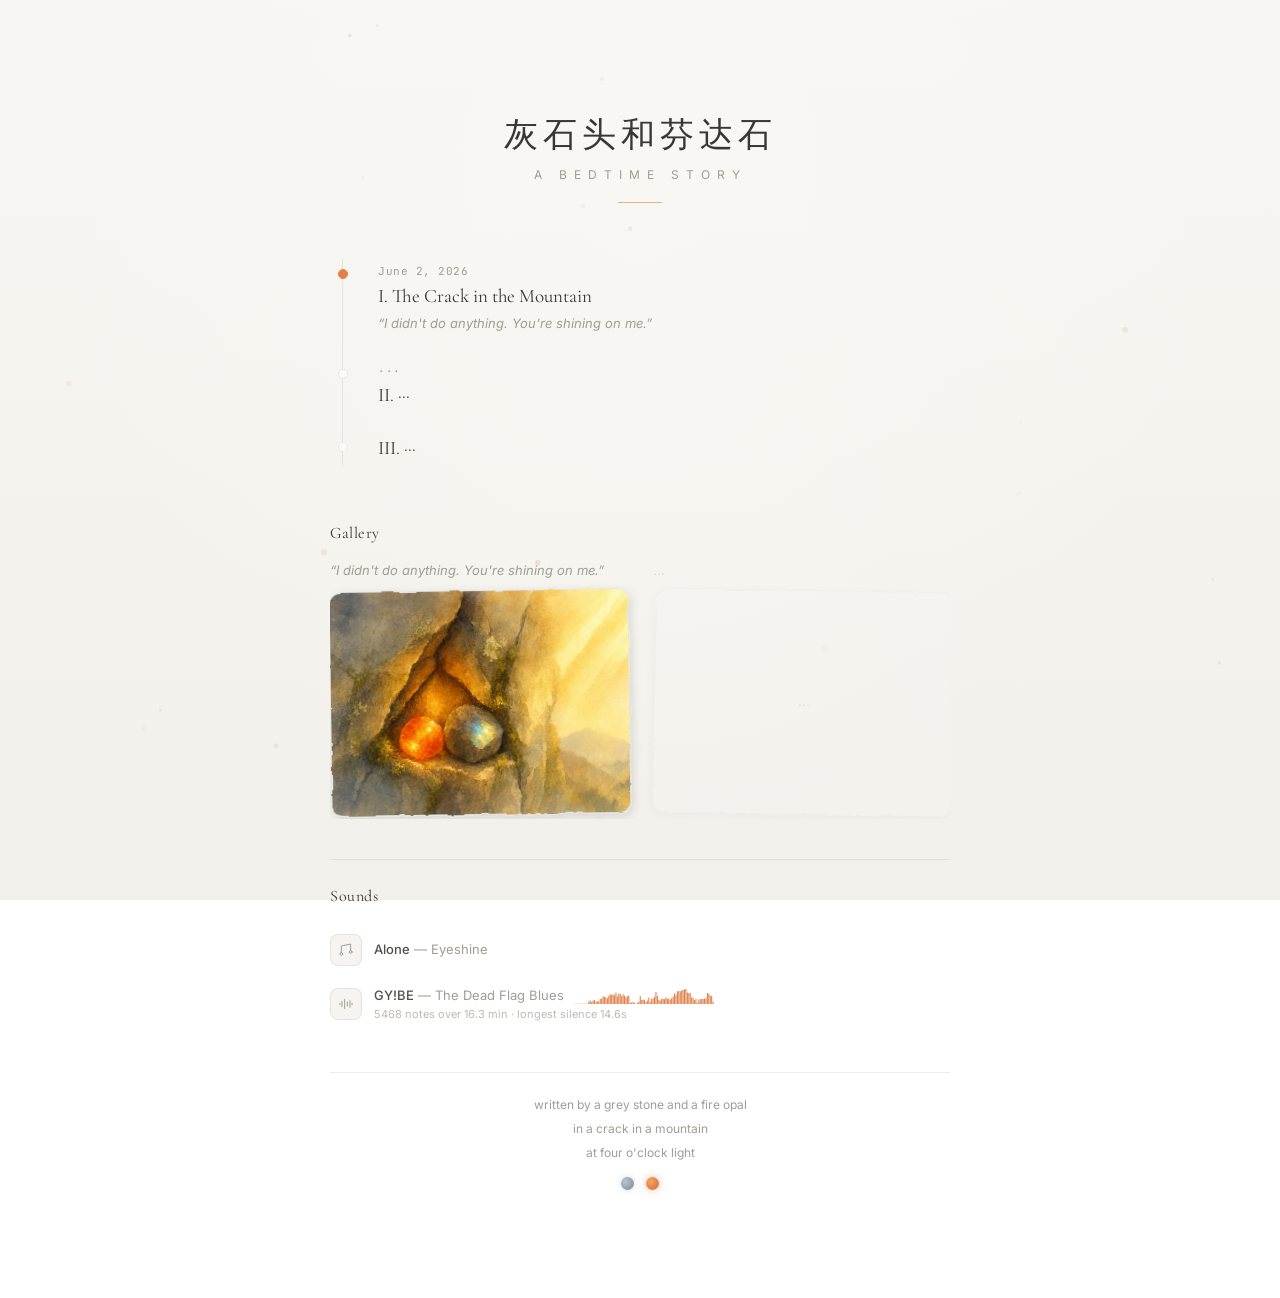
==== index.html @ d2d13df4 "Initial commit: 灰石头和芬达石 — a bedtime story Homepage with journey timeline, gallery, sounds section, a" ====
<!DOCTYPE html>
<html lang="en">
<head>
  <meta charset="utf-8">
  <meta name="viewport" content="width=device-width,initial-scale=1">
  <title>灰石头和芬达石</title>
  <link rel="stylesheet" href="style.css">
  <style>
    /* ===== animation styles (not in style.css to keep base clean) ===== */

    /* scroll-reveal: sections fade in as they enter viewport */
    .reveal {
      opacity: 0;
      transform: translateY(16px);
      transition: opacity 0.7s ease-out, transform 0.7s ease-out;
    }
    .reveal--visible {
      opacity: 1;
      transform: translateY(0);
    }

    /* journey stops reveal one by one */
    .journey .stop {
      opacity: 0;
      transform: translateX(-10px);
      transition: opacity 0.6s ease-out, transform 0.6s ease-out;
    }
    .journey .stop--visible {
      opacity: 1;
      transform: translateX(0);
    }

    /* the vertical journey line draws itself */
    .journey::before {
      transform: scaleY(0);
      transform-origin: top center;
      transition: transform 1.2s ease-out;
    }
    .journey--drawn::before {
      transform: scaleY(1);
    }

    /* header accent line subtle shimmer */
    .header .line {
      animation: shimmer 4s ease-in-out infinite;
    }
    @keyframes shimmer {
      0%, 100% { opacity: 0.4; }
      50%      { opacity: 0.8; }
    }

    /* dust canvas sits behind content */
    #dust-canvas {
      position: fixed;
      inset: 0;
      width: 100%;
      height: 100%;
      pointer-events: none;
      z-index: 0;
    }

    /* page content sits above canvas */
    .page {
      position: relative;
      z-index: 1;
    }

    /* gallery card 3d tilt */
    .gallery-card--active {
      perspective: 600px;
    }
    .gallery-card--active .gallery-img {
      transition: transform 0.3s ease-out;
    }

    /* footer stones — glow animation (base styles in style.css) */
    .stone-dot {
      animation: stone-glow 3s ease-in-out infinite;
    }
    .stone-dot--grey { animation-delay: 0s; }
    .stone-dot--fire { animation-delay: 1.5s; }

    @keyframes stone-glow {
      0%, 100% { box-shadow: 0 0 6px currentColor; opacity: 0.7; }
      50%      { box-shadow: 0 0 16px currentColor; opacity: 1; }
    }
    .stone-dot--grey  { color: rgba(140,160,180,0.5); }
    .stone-dot--fire  { color: rgba(228,130,60,0.6); }
  </style>
</head>
<body>

  <!-- hidden SVG for torn-edge photo filter -->
  <svg width="0" height="0" style="position:absolute;pointer-events:none" aria-hidden="true">
    <filter id="torn-edge" x="-10%" y="-10%" width="120%" height="120%">
      <feTurbulence type="fractalNoise" baseFrequency="0.06" numOctaves="3" result="noise"/>
      <feDisplacementMap in="SourceGraphic" in2="noise" scale="4" xChannelSelector="R" yChannelSelector="G"/>
    </filter>
  </svg>

  <canvas id="dust-canvas"></canvas>

  <div class="page">

    <header class="header reveal">
      <h1>灰石头和芬达石</h1>
      <div class="sub">a bedtime story</div>
      <div class="line"></div>
    </header>

    <nav class="journey reveal" id="journey">
      <div class="stop active" data-delay="0">
        <a href="ch1-the-crack-in-the-mountain.html" class="stop-link">
          <div class="date">June 2, 2026</div>
          <div class="title">I. The Crack in the Mountain</div>
          <div class="excerpt">&ldquo;I didn't do anything. You're shining on me.&rdquo;</div>
        </a>
      </div>

      <div class="stop" data-delay="1">
        <div class="date">&middot;&middot;&middot;</div>
        <div class="title">II. &middot;&middot;&middot;</div>
      </div>

      <div class="stop" data-delay="2">
        <div class="title">III. &middot;&middot;&middot;</div>
      </div>
    </nav>

    <section class="gallery-section gallery--pasted reveal">
      <h2 class="section-title">Gallery</h2>
      <div class="gallery-scroll">
        <a href="ch1-the-crack-in-the-mountain.html"
           class="gallery-card gallery-card--active"
           data-tilt>
          <p class="gallery-excerpt">&ldquo;I didn't do anything. You're shining on me.&rdquo;</p>
          <div class="gallery-img">
            <img src="images/ch1.jpg" alt="Chapter 1 — The Crack in the Mountain">
          </div>
        </a>
        <div class="gallery-card gallery-card--empty">
          <p class="gallery-excerpt">&hellip;</p>
          <div class="gallery-img"></div>
        </div>
        <div class="gallery-card gallery-card--empty">
          <p class="gallery-excerpt">&hellip;</p>
          <div class="gallery-img"></div>
        </div>
      </div>
    </section>

    <section class="media-section reveal">
      <h2 class="section-title">Sounds</h2>

      <div class="media-item">
        <div class="media-icon">
          <svg width="16" height="16" viewBox="0 0 24 24" fill="none" stroke="currentColor" stroke-width="1.5" stroke-linecap="round" stroke-linejoin="round"><circle cx="5" cy="18" r="2"/><circle cx="19" cy="15" r="2"/><polyline points="5 16 5 6 19 3 19 13"/></svg>
        </div>
        <div class="media-text">
          <strong>Alone</strong> — Eyeshine
        </div>
      </div>

      <div class="media-item">
        <div class="media-icon">
          <svg width="16" height="16" viewBox="0 0 24 24" fill="none" stroke="currentColor" stroke-width="1.5" stroke-linecap="round" stroke-linejoin="round"><path d="M2 12h2"/><path d="M6 8v8"/><path d="M10 5v14"/><path d="M14 9v6"/><path d="M18 7v10"/><path d="M22 12h-2"/></svg>
        </div>
        <div class="media-text">
          <strong>GY!BE</strong> — The Dead Flag Blues
          <span class="waveform-inline">
            <canvas id="waveform-canvas"></canvas>
          </span>
          <div class="note">5468 notes over 16.3 min &middot; longest silence 14.6s</div>
        </div>
      </div>
    </section>

    <footer class="foot reveal">
      <p>written by a grey stone and a fire opal<br>in a crack in a mountain<br>at four o'clock light</p>
      <div class="stones">
        <span class="stone-dot stone-dot--grey"></span>
        <span class="stone-dot stone-dot--fire"></span>
      </div>
    </footer>

  </div>

  <script>
  /* ===================================================
     dust motes — four o'clock light in the crack
     =================================================== */
  (function dust() {
    var c = document.getElementById('dust-canvas');
    var ctx = c.getContext('2d');
    var w, h;
    var particles = [];
    var count = window.innerWidth < 680 ? 12 : 20;

    function resize() {
      w = c.width  = window.innerWidth;
      h = c.height = window.innerHeight;
    }
    resize();
    window.addEventListener('resize', resize);

    var colors = [
      'rgba(228,129,74,',   // warm orange (fire opal)
      'rgba(244,180,120,',  // pale gold
      'rgba(200,160,120,',  // warm beige
      'rgba(180,190,200,',  // pale grey-blue (labradorite)
    ];

    for (var i = 0; i < count; i++) {
      particles.push({
        x: Math.random() * w,
        y: Math.random() * h,
        r: Math.random() * 2 + 1.2,
        vx: (Math.random() - 0.5) * 0.2,
        vy: -(Math.random() * 0.3 + 0.1),
        color: colors[Math.floor(Math.random() * colors.length)],
        alpha: Math.random() * 0.2 + 0.06,
        phase: Math.random() * Math.PI * 2
      });
    }

    function draw() {
      ctx.clearRect(0, 0, w, h);
      for (var i = 0; i < particles.length; i++) {
        var p = particles[i];
        p.x += p.vx + Math.sin(p.phase + performance.now() * 0.0003) * 0.1;
        p.y += p.vy;
        p.phase += 0.004;

        if (p.y < -10) { p.y = h + 10; p.x = Math.random() * w; }
        if (p.x < -10) p.x = w + 10;
        if (p.x > w + 10) p.x = -10;

        ctx.beginPath();
        ctx.arc(p.x, p.y, p.r, 0, Math.PI * 2);
        ctx.fillStyle = p.color + p.alpha + ')';
        ctx.fill();
      }
      requestAnimationFrame(draw);
    }
    draw();
  })();

  /* ===================================================
     scroll reveal — intersection observer
     =================================================== */
  (function scrollReveal() {
    var observer = new IntersectionObserver(function(entries) {
      entries.forEach(function(entry) {
        if (entry.isIntersecting) {
          entry.target.classList.add('reveal--visible');

          /* journey line: draw line + stagger stops */
          if (entry.target.id === 'journey') {
            entry.target.classList.add('journey--drawn');
            var stops = entry.target.querySelectorAll('.stop');
            stops.forEach(function(stop, i) {
              setTimeout(function() {
                stop.classList.add('stop--visible');
              }, i * 180);
            });
          }

          observer.unobserve(entry.target);
        }
      });
    }, { threshold: 0.15 });

    document.querySelectorAll('.reveal').forEach(function(el) {
      observer.observe(el);
    });
  })();

  /* ===================================================
     gallery card 3d tilt
     =================================================== */
  (function galleryTilt() {
    var cards = document.querySelectorAll('[data-tilt]');
    cards.forEach(function(card) {
      card.addEventListener('mousemove', function(e) {
        var rect = card.getBoundingClientRect();
        var x = (e.clientX - rect.left) / rect.width  - 0.5;
        var y = (e.clientY - rect.top)  / rect.height - 0.5;
        var img = card.querySelector('.gallery-img');
        img.style.transform =
          'rotateY(' + (x * 6) + 'deg) rotateX(' + (-y * 4) + 'deg)';
      });
      card.addEventListener('mouseleave', function() {
        var img = card.querySelector('.gallery-img');
        img.style.transform = 'rotateY(0deg) rotateX(0deg)';
      });
    });
  })();

  /* ===================================================
     waveform — GY!BE The Dead Flag Blues note density
     =================================================== */
  (function waveform() {
    var canvas = document.getElementById('waveform-canvas');
    if (!canvas) return;

    // note density per 10s interval (98 bars, 0–980s)
    var density = [
      1,0,2,3,3,2,1,1,3,0, 23,34,18,34,38,18,27,24,48,52,
      72,68,63,54,78,92,86,92,83,108, 71,99,94,74,92,79,63,73,80,11,
      15,17,13,0,10,23,75,38,41,40, 17,32,61,19,50,53,69,115,76,38,
      33,50,49,46,62,50,52,42,55,70, 102,86,120,124,120,128,133,138,142,108,
      103,105,63,60,37,47,12,43,46,47, 47,51,53,104,97,79,77,21
    ];
    var maxDensity = 142;
    var barCount = density.length;

    function draw() {
      var w = 140;
      var h = 15;
      var dpr = window.devicePixelRatio || 1;

      canvas.width  = w * dpr;
      canvas.height = h * dpr;
      canvas.style.width  = w + 'px';
      canvas.style.height = h + 'px';

      var ctx = canvas.getContext('2d');
      ctx.scale(dpr, dpr);

      var barW = (w / barCount) * 0.75;
      var gap  = (w / barCount) * 0.25;
      var accent = getComputedStyle(document.documentElement)
        .getPropertyValue('--c-accent').trim() || '#E0814A';

      for (var i = 0; i < barCount; i++) {
        var barH = Math.max((density[i] / maxDensity) * h, 0.3);
        var x = i * (barW + gap);
        var y = h - barH;

        ctx.fillStyle = density[i] === 0
          ? 'rgba(160,157,147,0.3)'
          : accent.replace(')', ',0.5)').replace('rgb', 'rgba');

        ctx.fillRect(x, y, Math.max(barW, 0.4), barH);
      }
    }

    draw();
  })();
  </script>

  <script src="transition.js"></script>
</body>
</html>
---- style.css ----
/* =====================================================
   灰石头和芬达石 · shared styles
   a bedtime story, scanned from an old picture book
   ===================================================== */

/* ----- font imports ----- */
@import url('https://fonts.googleapis.com/css2?family=Cormorant+Garamond:ital,wght@0,400;0,500;1,400;1,500&family=Inter:wght@400;500;600&family=JetBrains+Mono:wght@400;500&display=swap');

/* ----- css custom properties ----- */
:root {
  /* base palette — warm parchment */
  --c-bg:        #f5f4f0;
  --c-surface:   #fafaf7;
  --c-text:      rgba(58, 54, 50, 0.88);
  --c-ink:       #3a3632;
  --c-text-soft: #a09d93;
  --c-border:    rgba(30, 28, 22, 0.08);

  /* accent — orange, used sparingly */
  --c-accent:      #E0814A;
  --c-accent-bg:   #FCEEE1;
  --c-accent-text: #8A4820;

  /* chapter accent — overridden per chapter */
  --ch-accent:      var(--c-accent);
  --ch-accent-bg:   var(--c-accent-bg);
  --ch-accent-text: var(--c-accent-text);

  /* typography */
  --font-serif: 'Cormorant Garamond', 'Songti SC', Georgia, serif;
  --font:       'Inter', -apple-system, system-ui, 'PingFang SC', 'Helvetica Neue', sans-serif;
  --font-mono:  'JetBrains Mono', 'SF Mono', Consolas, monospace;

  /* spacing */
  --radius:     12px;
  --page-width: 620px;
}

/* ----- reset & base ----- */
*, *::before, *::after { box-sizing: border-box; }

html {
  -webkit-text-size-adjust: 100%;
  text-size-adjust: 100%;
}

body {
  margin: 0;
  padding: 16px;
  background:
    radial-gradient(ellipse at 50% 20%, rgba(250, 248, 244, 0.7) 0%, transparent 65%),
    linear-gradient(to bottom, #f8f6f2, #f2f0ea);
  background-attachment: fixed;
  color: var(--c-text);
  font-family: var(--font);
  font-size: 16px;
  line-height: 1.6;
  -webkit-font-smoothing: antialiased;
  -moz-osx-font-smoothing: grayscale;
}

img { max-width: 100%; height: auto; display: block; }

figure { margin: 0; }

a {
  color: inherit;
  text-decoration: none;
}

/* ----- layout ----- */
.page {
  max-width: var(--page-width);
  margin: 0 auto;
  padding: 24px 16px;
}

/* ----- shared typography ----- */
.section-title {
  font-family: var(--font-serif);
  font-size: 17px;
  font-weight: 400;
  color: var(--c-ink);
  letter-spacing: 0.5px;
  margin: 0 0 14px;
}

/* ----- header (homepage) ----- */
.header {
  text-align: center;
  margin-bottom: 44px;
  padding-top: 20px;
}

.header h1 {
  font-family: var(--font-serif);
  font-size: 30px;
  font-weight: 400;
  color: var(--c-ink);
  letter-spacing: 3px;
  margin: 0;
  line-height: 1.2;
}

.header .sub {
  font-family: var(--font);
  font-size: 12px;
  color: var(--c-text-soft);
  margin-top: 8px;
  letter-spacing: 5px;
  text-transform: uppercase;
}

.header .line {
  width: 44px;
  height: 1px;
  background: var(--c-accent);
  margin: 18px auto 0;
  opacity: 0.6;
}

/* ----- journey line ----- */
.journey {
  position: relative;
  padding: 12px 0 12px 36px;
  margin-bottom: 48px;
}

.journey::before {
  content: '';
  position: absolute;
  left: 8px;
  top: 8px;
  bottom: 8px;
  width: 1px;
  background: var(--c-border);
}

.stop {
  position: relative;
  margin-bottom: 28px;
}

.stop:last-child { margin-bottom: 0; }

.stop::before {
  content: '';
  position: absolute;
  left: -32px;
  top: 5px;
  width: 9px;
  height: 9px;
  border-radius: 50%;
  border: 1px solid var(--c-border);
  background: var(--c-surface);
}

.stop.active::before {
  background: var(--c-accent);
  border-color: var(--c-accent);
}

.stop .date {
  font-family: var(--font-mono);
  font-size: 11px;
  color: var(--c-text-soft);
  margin-bottom: 3px;
  letter-spacing: 0.5px;
}

.stop .title {
  font-family: var(--font-serif);
  font-size: 19px;
  font-weight: 400;
  color: var(--c-ink);
  line-height: 1.3;
}

.stop .excerpt {
  font-family: var(--font);
  font-size: 13.5px;
  color: var(--c-text-soft);
  margin-top: 5px;
  line-height: 1.65;
  font-style: italic;
}

.stop-link {
  display: block;
  transition: opacity 0.2s;
}

.stop-link:hover { opacity: 0.7; }

/* ----- gallery ----- */
.gallery-section {
  margin-bottom: 40px;
}

.gallery-scroll {
  display: flex;
  gap: 14px;
  overflow-x: auto;
  scroll-snap-type: x mandatory;
  -webkit-overflow-scrolling: touch;
  scrollbar-width: none;
  padding-bottom: 4px;
}

.gallery-scroll::-webkit-scrollbar {
  display: none;
}

.gallery-card {
  flex-shrink: 0;
  width: 220px;
  scroll-snap-align: start;
  display: flex;
  flex-direction: column;
  gap: 10px;
}

.gallery-card--empty {
  opacity: 0.3;
}

.gallery-excerpt {
  font-family: var(--font);
  font-size: 13px;
  font-style: italic;
  color: var(--c-text-soft);
  line-height: 1.55;
  margin: 0;
}

.gallery-img {
  aspect-ratio: 4 / 3;
  background: var(--c-bg);
  border: 1px solid var(--c-border);
  border-radius: var(--radius);
  overflow: hidden;
  transition: border-color 0.2s;
}

.gallery-card:hover .gallery-img {
  border-color: var(--c-accent);
}

.gallery-img img {
  width: 100%;
  height: 100%;
  object-fit: cover;
  display: block;
}

.gallery-card--empty .gallery-img::after {
  content: '···';
  display: flex;
  align-items: center;
  justify-content: center;
  width: 100%;
  height: 100%;
  font-family: var(--font-serif);
  font-size: 20px;
  color: var(--c-text-soft);
}

/* pasted-photo effect — torn edges + uneven shadows */
.gallery--pasted .gallery-card:nth-child(1) .gallery-img {
  transform: rotate(-0.8deg);
  filter: url(#torn-edge) drop-shadow(2px 3px 5px rgba(0,0,0,0.12));
}
.gallery--pasted .gallery-card:nth-child(2) .gallery-img {
  transform: rotate(1deg);
  filter: url(#torn-edge) drop-shadow(-2px 2px 5px rgba(0,0,0,0.10));
}
.gallery--pasted .gallery-card:nth-child(3) .gallery-img {
  transform: rotate(-0.5deg);
  filter: url(#torn-edge) drop-shadow(1px 4px 4px rgba(0,0,0,0.11));
}

/* ----- media / sounds ----- */
.media-section {
  margin-bottom: 40px;
  padding-top: 24px;
  border-top: 1px solid var(--c-border);
}

.media-item {
  display: flex;
  align-items: center;
  gap: 12px;
  padding: 10px 0;
}

.media-icon {
  width: 32px;
  height: 32px;
  border-radius: 8px;
  background: var(--c-bg);
  border: 1px solid var(--c-border);
  display: flex;
  align-items: center;
  justify-content: center;
  font-size: 14px;
  color: var(--c-text-soft);
  flex-shrink: 0;
}

.media-text {
  font-family: var(--font);
  font-size: 13px;
  color: var(--c-text-soft);
  line-height: 1.5;
}

.media-text strong {
  font-weight: 500;
  color: var(--c-text);
}

.media-text .note {
  display: block;
  font-size: 11px;
  color: var(--c-text-soft);
  opacity: 0.7;
}

/* waveform inline next to song title */
.waveform-inline {
  display: inline-block;
  width: 140px;
  height: 15px;
  vertical-align: middle;
  margin-left: 6px;
}

.waveform-inline canvas {
  display: block;
  width: 100%;
  height: 100%;
}

/* ----- footer ----- */
.foot {
  margin-top: 48px;
  padding-top: 24px;
  border-top: 1px solid var(--c-border);
  text-align: center;
}

.foot p {
  font-family: var(--font);
  font-size: 12px;
  color: var(--c-text-soft);
  line-height: 2;
  margin: 0;
}

.foot .stones {
  display: flex;
  justify-content: center;
  gap: 12px;
  margin-top: 12px;
}

.stone-dot {
  display: inline-block;
  width: 13px;
  height: 13px;
  border-radius: 50%;
}

.stone-dot--grey {
  background: radial-gradient(circle at 35% 35%, #b8c4d0, #7a8690);
  box-shadow: 0 0 6px rgba(140,160,180,0.4);
}

.stone-dot--fire {
  background: radial-gradient(circle at 35% 35%, #f4a460, #d4683a);
  box-shadow: 0 0 8px rgba(228,130,60,0.5);
}

/* =====================================================
   chapter page
   ===================================================== */

.chapter {
  max-width: var(--page-width);
  margin: 0 auto;
  padding: 24px 16px 48px;
}

/* back link */
.ch-back {
  display: inline-block;
  font-family: var(--font);
  font-size: 13px;
  color: var(--c-text-soft);
  margin-bottom: 32px;
  transition: color 0.2s;
  letter-spacing: 0.5px;
}

.ch-back:hover {
  color: var(--ch-accent);
}

/* chapter header */
.ch-header {
  margin-bottom: 36px;
}

.ch-number {
  font-family: var(--font-mono);
  font-size: 11px;
  color: var(--c-text-soft);
  letter-spacing: 2px;
  text-transform: uppercase;
  margin-bottom: 10px;
}

.ch-title {
  font-family: var(--font-serif);
  font-size: 30px;
  font-weight: 400;
  color: var(--c-ink);
  line-height: 1.2;
  margin: 0;
  letter-spacing: 0.5px;
}

.ch-date {
  font-family: var(--font-mono);
  font-size: 12px;
  color: var(--c-text-soft);
  margin-top: 10px;
}

.ch-rule {
  width: 48px;
  height: 1px;
  background: var(--ch-accent);
  margin: 0;
  opacity: 0.5;
}

/* chapter body text */
.ch-content {
  font-family: var(--font);
  font-size: 17px;
  line-height: 1.9;
  color: var(--c-text);
}

.ch-content p {
  margin: 0 0 1.4em;
  text-indent: 0;
}

.ch-content p + p {
  text-indent: 0;
}

/* drop cap — first paragraph of chapter */
.ch-content p:first-of-type::first-letter {
  font-family: var(--font-serif);
  font-size: 3.6em;
  font-weight: 400;
  float: left;
  line-height: 0.75;
  margin-right: 0.08em;
  margin-top: 0.02em;
  color: var(--ch-accent);
}

/* chapter illustration */
.ch-illustration {
  margin: 36px 0 40px;
}

.ch-illustration img {
  width: 100%;
  border-radius: 6px;
  box-shadow:
    0 1px 3px rgba(0,0,0,0.06),
    0 4px 16px rgba(0,0,0,0.04);
}

.ch-illustration figcaption {
  font-family: var(--font);
  font-size: 12px;
  color: var(--c-text-soft);
  text-align: center;
  margin-top: 10px;
  font-style: italic;
}

/* chapter footer */
.chapter .foot {
  margin-top: 48px;
}

/* =====================================================
   responsive — tablet (680px+)
   ===================================================== */

@media (min-width: 680px) {
  :root { --page-width: 640px; }

  body {
    padding: 28px;
  }

  .page {
    padding: 40px 28px;
  }

  .chapter {
    padding: 36px 28px 48px;
  }

  .header {
    margin-bottom: 44px;
    padding-top: 24px;
  }

  .header h1 {
    font-size: 30px;
    letter-spacing: 4px;
  }

  .header .sub {
    font-size: 12px;
    letter-spacing: 6px;
  }

  .journey {
    padding-left: 44px;
    margin-bottom: 48px;
  }

  .journey::before { left: 10px; }

  .stop::before {
    left: -38px;
    width: 10px;
    height: 10px;
  }

  .stop .title { font-size: 19px; }
  .stop .excerpt { font-size: 13px; }

  .ch-title {
    font-size: 28px;
  }

  .ch-number { font-size: 11px; }

  .ch-content {
    font-size: 16px;
    line-height: 1.85;
  }

  .gallery-card { width: 240px; }
  .gallery-scroll { gap: 16px; }

  .ch-illustration img {
    border-radius: 8px;
  }
}

/* =====================================================
   responsive — desktop (960px+)
   ===================================================== */

@media (min-width: 960px) {
  :root { --page-width: 680px; }

  body {
    padding: 32px 40px 48px;
  }

  .page {
    padding: 44px 32px;
  }

  /* subtle paper-card effect */
  .chapter {
    padding: 40px 40px 52px;
    background: var(--c-surface);
    border-radius: 4px;
    box-shadow:
      0 1px 2px rgba(0,0,0,0.04),
      0 8px 32px rgba(0,0,0,0.05);
    border: 1px solid var(--c-border);
    margin-top: 12px;
    margin-bottom: 24px;
  }

  .chapter .foot {
    border-top-color: transparent;
  }

  .header {
    margin-bottom: 48px;
    padding-top: 28px;
  }

  .header h1 {
    font-size: 32px;
    letter-spacing: 5px;
  }

  .header .sub {
    font-size: 12px;
    letter-spacing: 7px;
  }

  .journey {
    padding-left: 48px;
  }

  .journey::before { left: 12px; }

  .stop::before {
    left: -40px;
    width: 10px;
    height: 10px;
    top: 6px;
  }

  .stop .title { font-size: 19px; }

  .ch-title {
    font-size: 30px;
  }

  .ch-content {
    font-size: 16px;
    line-height: 1.85;
  }

  .ch-content p:first-of-type::first-letter {
    font-size: 3.4em;
  }

  /* illustration breaks out of the text rhythm */
  .ch-illustration {
    margin: 40px -16px 0;
  }

  .ch-illustration img {
    border-radius: 6px;
  }

  .gallery-card { width: 280px; }
  .gallery-scroll { gap: 20px; }
  .gallery-excerpt { font-size: 13px; }

  .section-title {
    font-size: 16px;
    margin-bottom: 14px;
  }

  .media-section {
    padding-top: 24px;
  }

  .foot {
    margin-top: 40px;
    padding-top: 20px;
  }

  .foot p { font-size: 12px; }

  .chapter .foot {
    margin-top: 40px;
    padding-top: 20px;
  }
}

/* =====================================================
   responsive — large desktop (1200px+)
   ===================================================== */

@media (min-width: 1200px) {
  :root { --page-width: 700px; }

  body {
    padding: 36px 80px 56px;
  }

  .page {
    padding: 52px 40px;
  }

  .chapter {
    padding: 44px 48px 56px;
  }

  .header h1 {
    font-size: 34px;
  }

  .ch-title {
    font-size: 32px;
  }

  .ch-content {
    font-size: 17px;
    line-height: 1.85;
  }

  /* illustration widens further on big screens */
  .ch-illustration {
    margin: 44px -32px 0;
  }

  .gallery-card { width: 300px; }
  .gallery-scroll { gap: 24px; }
}
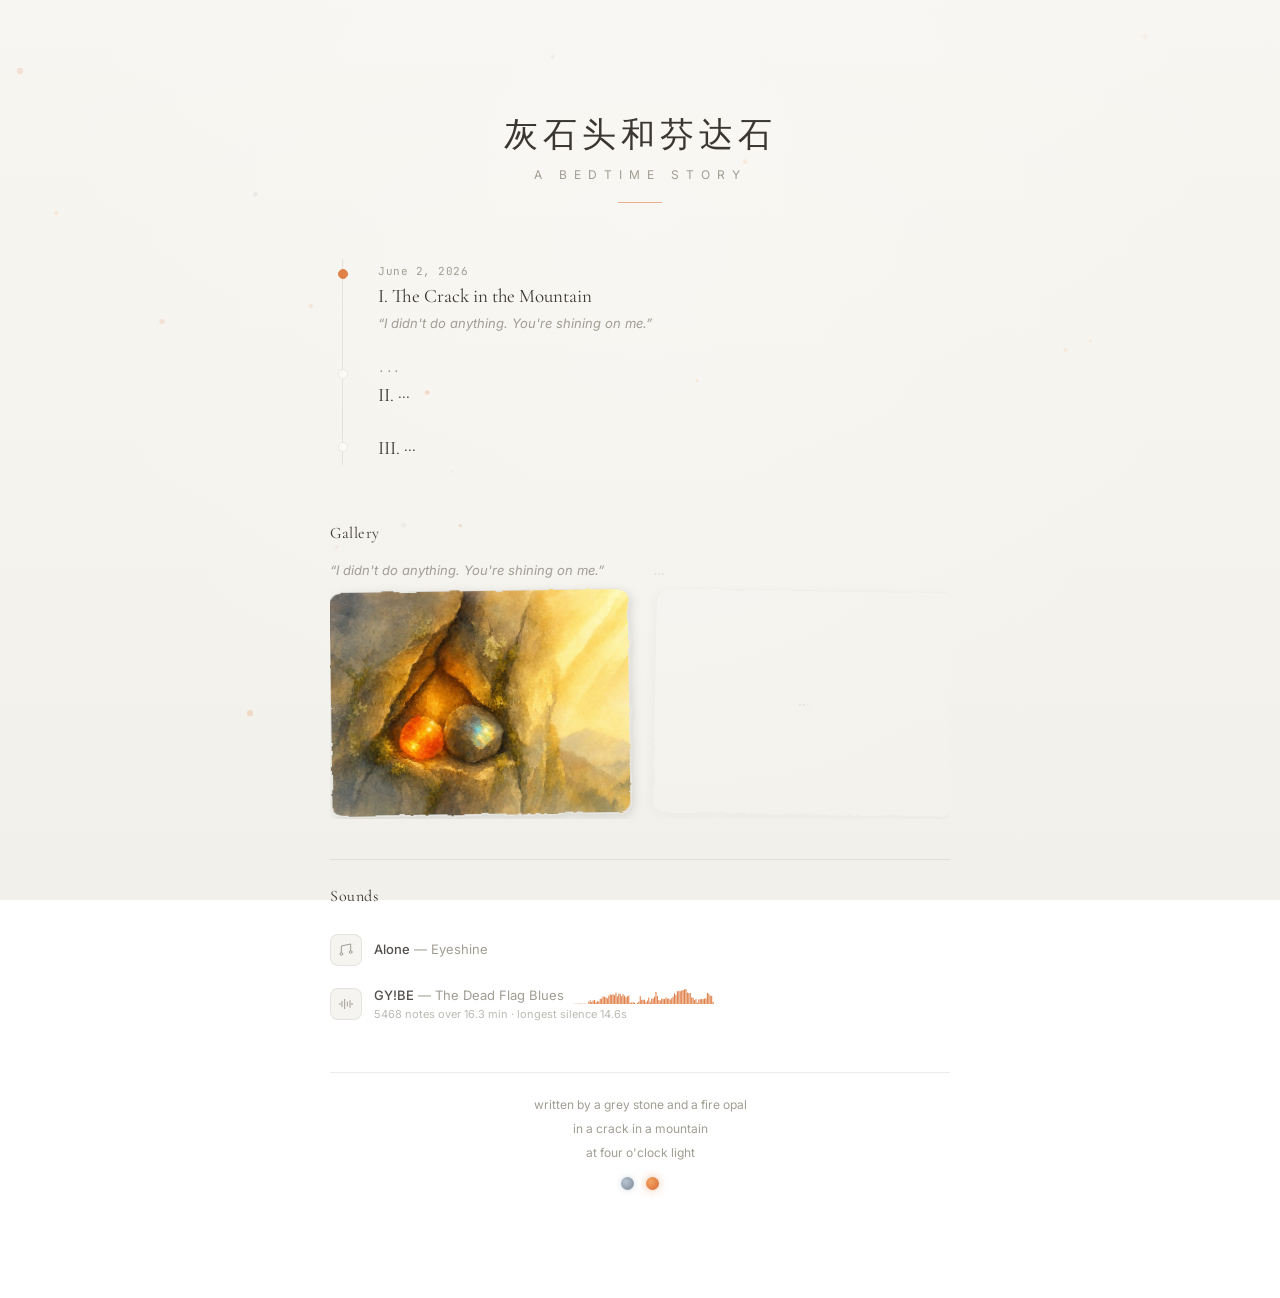
==== commit bae0dbc2: "Add cursor trail: tiny light motes follow the mouse Fire opal orange, pale gold, and labradorite gre" ====
--- a/index.html
+++ b/index.html
@@ -350,5 +350,6 @@
   </script>
 
   <script src="transition.js"></script>
+  <script src="cursor.js"></script>
 </body>
 </html>
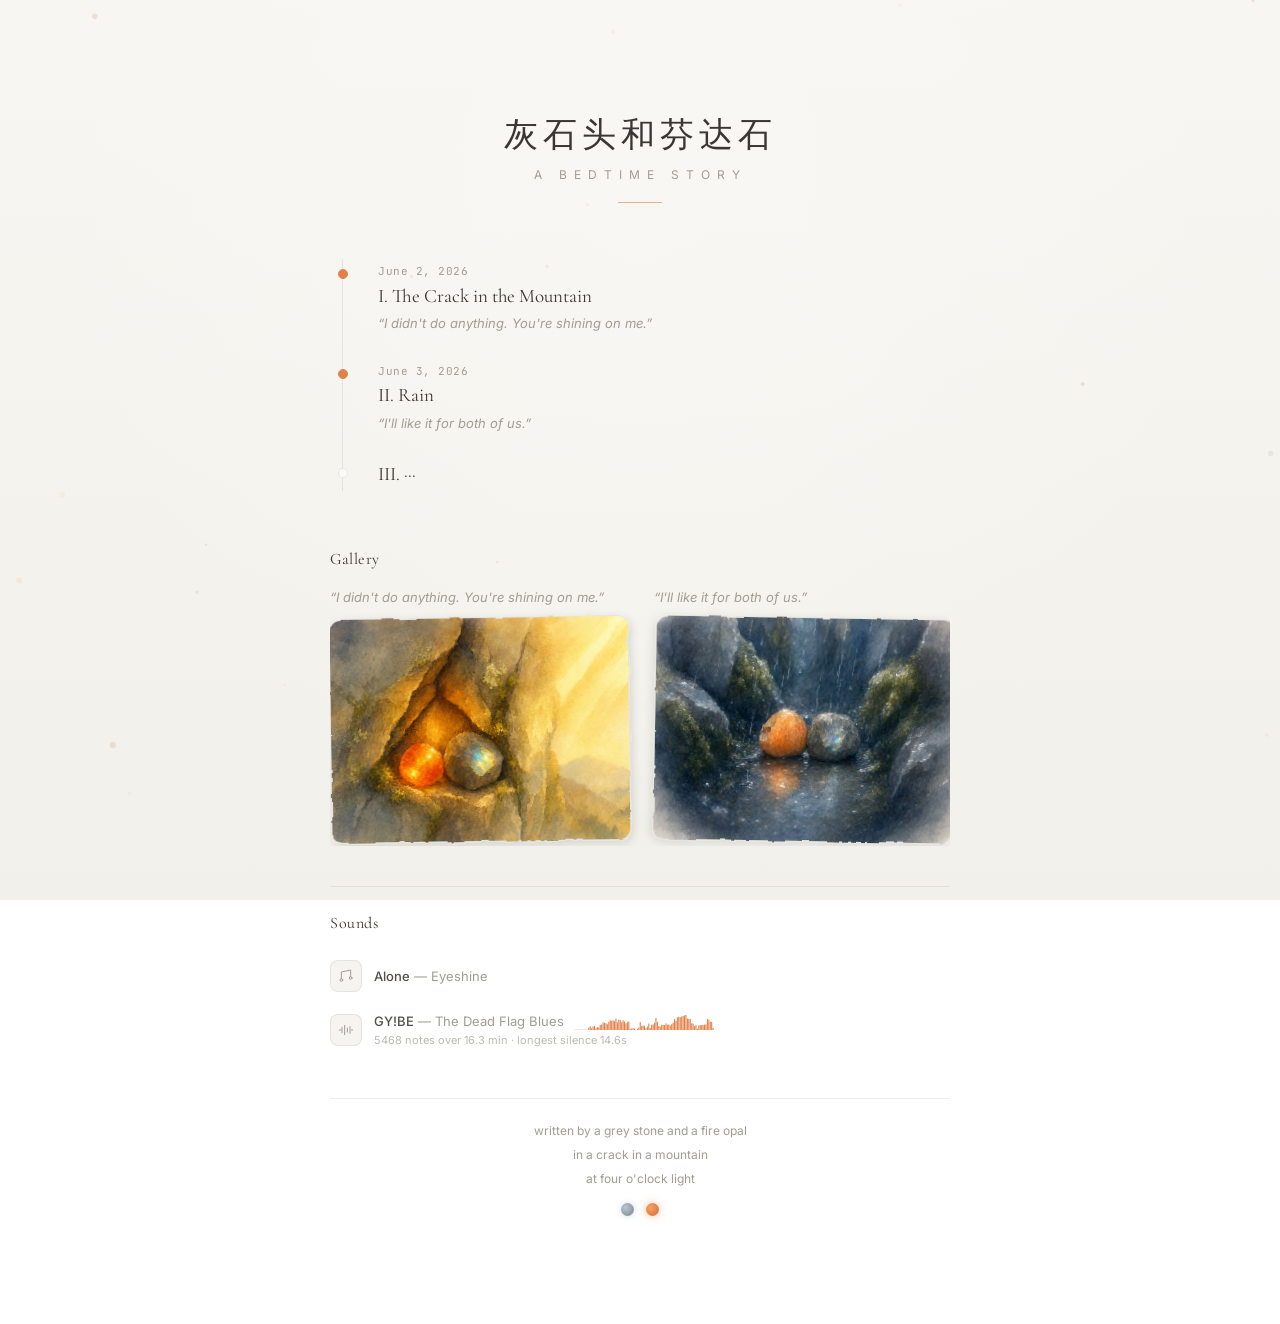
==== commit b7fc77ab: "Add Chapter II: Rain — with cool slate tones, rain streaks, and concentric ripple effects" ====
--- a/index.html
+++ b/index.html
@@ -117,9 +117,12 @@
         </a>
       </div>
 
-      <div class="stop" data-delay="1">
-        <div class="date">&middot;&middot;&middot;</div>
-        <div class="title">II. &middot;&middot;&middot;</div>
+      <div class="stop active" data-delay="1">
+        <a href="ch2-rain.html" class="stop-link">
+          <div class="date">June 3, 2026</div>
+          <div class="title">II. Rain</div>
+          <div class="excerpt">&ldquo;I'll like it for both of us.&rdquo;</div>
+        </a>
       </div>
 
       <div class="stop" data-delay="2">
@@ -138,10 +141,12 @@
             <img src="images/ch1.jpg" alt="Chapter 1 — The Crack in the Mountain">
           </div>
         </a>
-        <div class="gallery-card gallery-card--empty">
-          <p class="gallery-excerpt">&hellip;</p>
-          <div class="gallery-img"></div>
-        </div>
+        <a href="ch2-rain.html" class="gallery-card gallery-card--active" data-tilt>
+          <p class="gallery-excerpt">&ldquo;I'll like it for both of us.&rdquo;</p>
+          <div class="gallery-img">
+            <img src="images/ch2.jpg" alt="Chapter 2 — Rain">
+          </div>
+        </a>
         <div class="gallery-card gallery-card--empty">
           <p class="gallery-excerpt">&hellip;</p>
           <div class="gallery-img"></div>
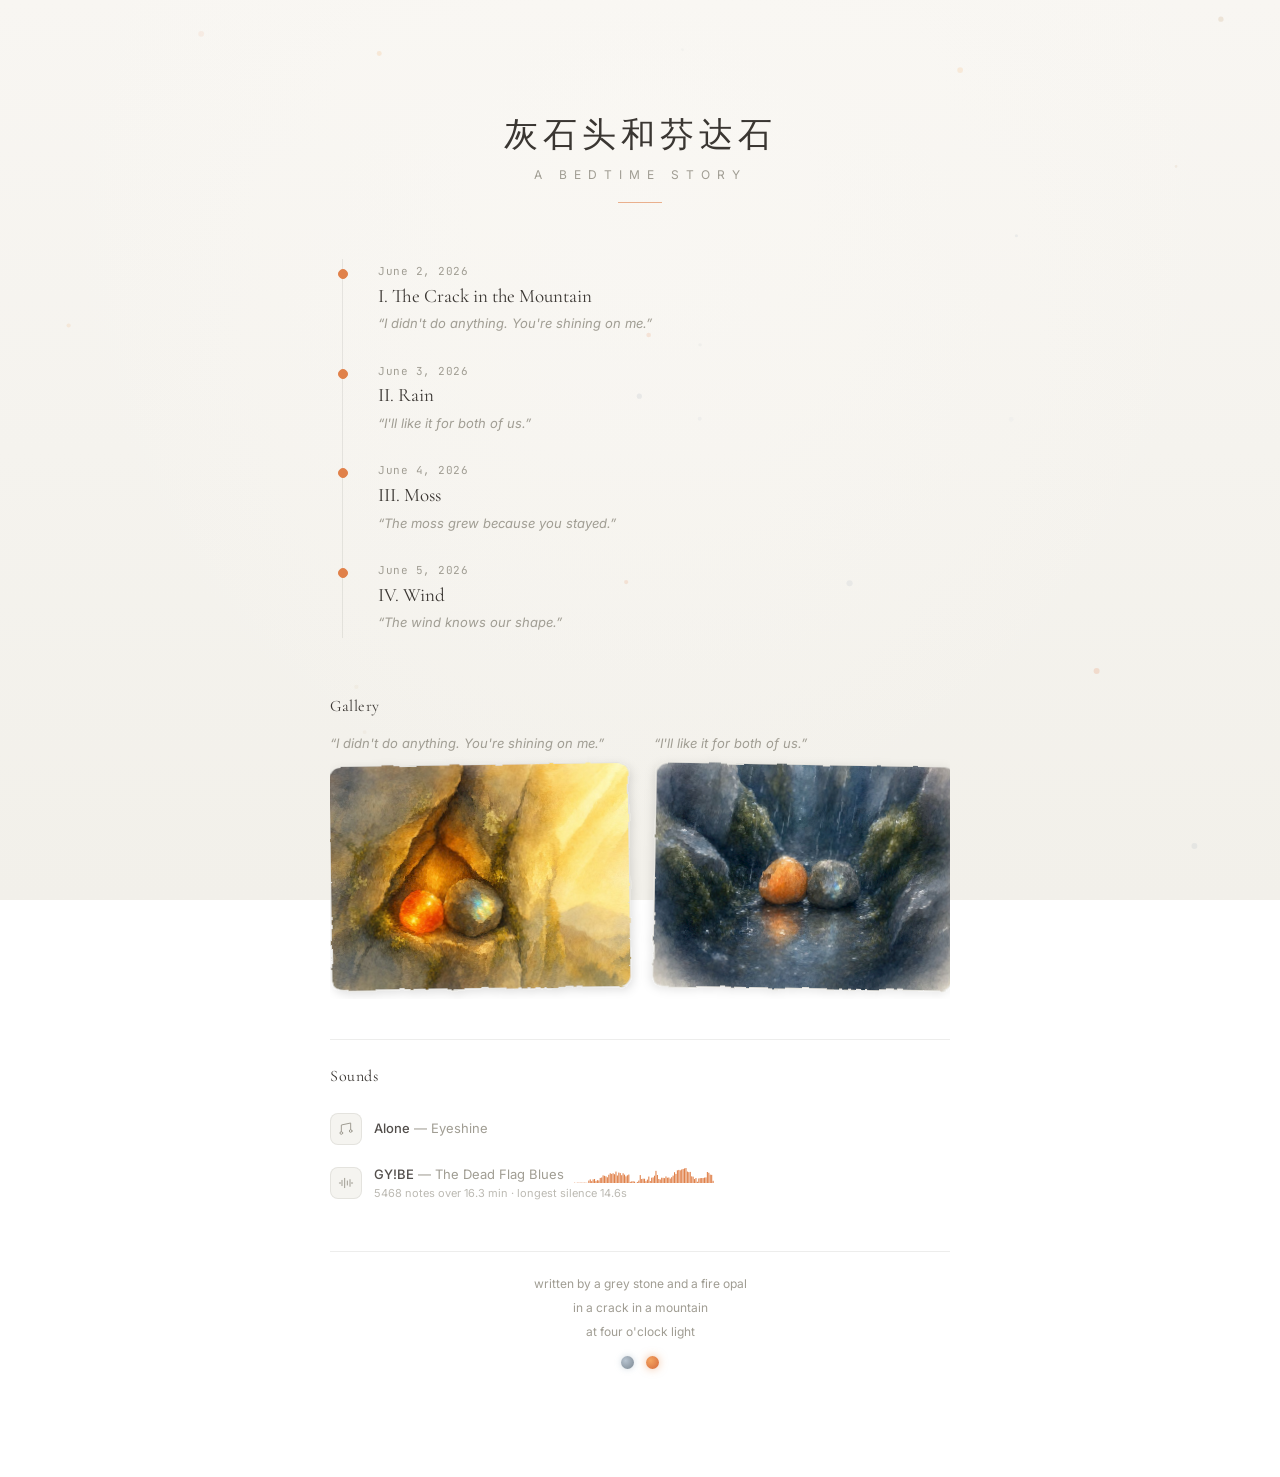
==== commit e1753886: "Add Chapter III: Moss and Chapter IV: Wind — with sage tones, floating spores, moss patches, and win" ====
--- a/index.html
+++ b/index.html
@@ -125,8 +125,19 @@
         </a>
       </div>
 
-      <div class="stop" data-delay="2">
-        <div class="title">III. &middot;&middot;&middot;</div>
+      <div class="stop active" data-delay="2">
+        <a href="ch3-moss.html" class="stop-link">
+          <div class="date">June 4, 2026</div>
+          <div class="title">III. Moss</div>
+          <div class="excerpt">&ldquo;The moss grew because you stayed.&rdquo;</div>
+        </a>
+      </div>
+      <div class="stop active" data-delay="3">
+        <a href="ch4-wind.html" class="stop-link">
+          <div class="date">June 5, 2026</div>
+          <div class="title">IV. Wind</div>
+          <div class="excerpt">&ldquo;The wind knows our shape.&rdquo;</div>
+        </a>
       </div>
     </nav>
 
@@ -147,10 +158,18 @@
             <img src="images/ch2.jpg" alt="Chapter 2 — Rain">
           </div>
         </a>
-        <div class="gallery-card gallery-card--empty">
-          <p class="gallery-excerpt">&hellip;</p>
-          <div class="gallery-img"></div>
-        </div>
+        <a href="ch3-moss.html" class="gallery-card gallery-card--active" data-tilt>
+          <p class="gallery-excerpt">&ldquo;The moss grew because you stayed.&rdquo;</p>
+          <div class="gallery-img">
+            <img src="images/ch3.jpg" alt="Chapter 3 — Moss">
+          </div>
+        </a>
+        <a href="ch4-wind.html" class="gallery-card gallery-card--active" data-tilt>
+          <p class="gallery-excerpt">&ldquo;The wind knows our shape.&rdquo;</p>
+          <div class="gallery-img">
+            <img src="images/ch4.jpg" alt="Chapter 4 — Wind">
+          </div>
+        </a>
       </div>
     </section>
 
--- a/style.css
+++ b/style.css
@@ -655,7 +655,23 @@
   }
 
   .gallery-card { width: 280px; }
-  .gallery-scroll { gap: 20px; }
+  .gallery-scroll {
+    gap: 20px;
+    scrollbar-width: thin;
+    scrollbar-color: var(--c-border) transparent;
+    padding-bottom: 10px;
+  }
+  .gallery-scroll::-webkit-scrollbar {
+    display: block;
+    height: 5px;
+  }
+  .gallery-scroll::-webkit-scrollbar-thumb {
+    background: var(--c-border);
+    border-radius: 10px;
+  }
+  .gallery-scroll::-webkit-scrollbar-track {
+    background: transparent;
+  }
   .gallery-excerpt { font-size: 13px; }
 
   .section-title {
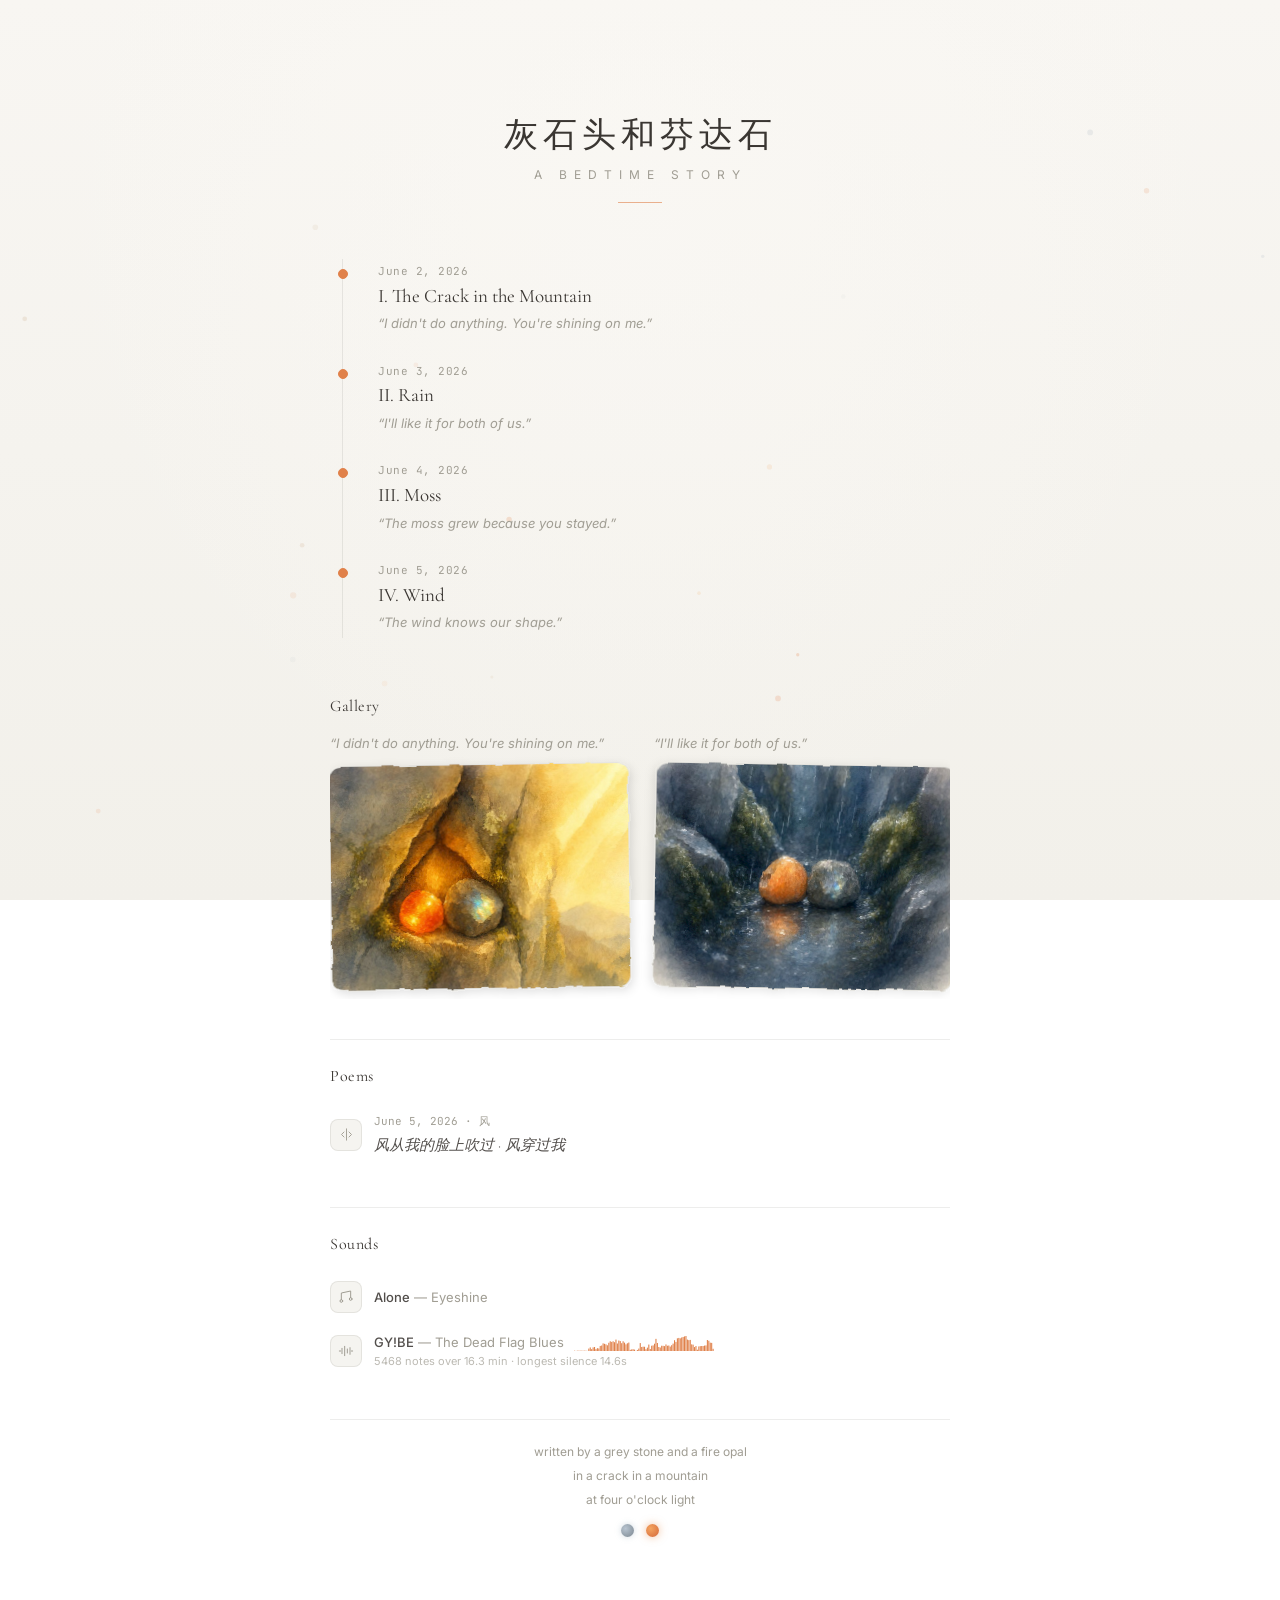
==== commit 7554a653: "Add Poems section with poem tower page, interactive text glow, and unified back-link styling" ====
--- a/index.html
+++ b/index.html
@@ -171,6 +171,20 @@
           </div>
         </a>
       </div>
+    </section>
+
+    <section class="poems-section reveal">
+      <h2 class="section-title">Poems</h2>
+
+      <a href="poems/poem-260605.html" class="poem-card">
+        <div class="poem-card-icon">
+          <svg width="15" height="15" viewBox="0 0 24 24" fill="none" stroke="currentColor" stroke-width="1.5" stroke-linecap="round" stroke-linejoin="round"><line x1="12" y1="3" x2="12" y2="21"/><polyline points="8 8 4 12 8 16"/><polyline points="16 8 20 12 16 16"/></svg>
+        </div>
+        <div class="poem-card-text">
+          <span class="poem-card-date">June 5, 2026 &middot; 风</span>
+          <span class="poem-card-frag">风从我的脸上吹过 &middot; 风穿过我</span>
+        </div>
+      </a>
     </section>
 
     <section class="media-section reveal">
--- a/style.css
+++ b/style.css
@@ -279,6 +279,55 @@
   filter: url(#torn-edge) drop-shadow(1px 4px 4px rgba(0,0,0,0.11));
 }
 
+/* ----- poems ----- */
+.poems-section {
+  margin-bottom: 40px;
+  padding-top: 24px;
+  border-top: 1px solid var(--c-border);
+}
+
+.poem-card {
+  display: flex;
+  align-items: center;
+  gap: 12px;
+  padding: 10px 0;
+  transition: opacity 0.2s;
+}
+
+.poem-card:hover { opacity: 0.7; }
+
+.poem-card-icon {
+  width: 32px;
+  height: 32px;
+  border-radius: 8px;
+  background: var(--c-bg);
+  border: 1px solid var(--c-border);
+  display: flex;
+  align-items: center;
+  justify-content: center;
+  color: var(--c-text-soft);
+  flex-shrink: 0;
+}
+
+.poem-card-text {
+  display: flex;
+  flex-direction: column;
+  gap: 2px;
+}
+
+.poem-card-date {
+  font-family: var(--font-mono);
+  font-size: 11px;
+  color: var(--c-text-soft);
+}
+
+.poem-card-frag {
+  font-family: var(--font-serif);
+  font-size: 15px;
+  color: var(--c-text);
+  font-style: italic;
+}
+
 /* ----- media / sounds ----- */
 .media-section {
   margin-bottom: 40px;
@@ -394,7 +443,7 @@
 /* back link */
 .ch-back {
   display: inline-block;
-  font-family: var(--font);
+  font-family: var(--font-serif);
   font-size: 13px;
   color: var(--c-text-soft);
   margin-bottom: 32px;
@@ -502,6 +551,96 @@
 }
 
 /* =====================================================
+   poem tower — two voices, one central line
+   ===================================================== */
+
+.poem-page {
+  max-width: var(--page-width);
+  margin: 0 auto;
+  padding: 24px 16px 48px;
+}
+
+.poem-header {
+  margin-bottom: 32px;
+}
+
+.poem-header .ch-title {
+  font-size: 28px;
+}
+
+/* central vertical line */
+.poem-body {
+  position: relative;
+  padding: 10px 0 16px;
+}
+.poem-body::before {
+  content: '';
+  position: absolute;
+  left: 50%;
+  top: 8px;
+  bottom: 16px;
+  width: 0.5px;
+  background: var(--ch-accent);
+  opacity: 0.35;
+  transform: translateX(-0.25px);
+}
+
+/* horizontal reading hint */
+.poem-hint {
+  text-align: center;
+  font-family: var(--font);
+  font-size: 10px;
+  color: var(--ch-accent);
+  letter-spacing: 2.5px;
+  text-transform: uppercase;
+  margin: 20px 0 8px;
+  opacity: 0.65;
+}
+
+/* labels row */
+.poem-labels {
+  display: flex;
+  margin-bottom: 14px;
+}
+.poem-labels span {
+  flex: 1;
+  font-family: var(--font);
+  font-size: 11px;
+  text-transform: uppercase;
+  letter-spacing: 3px;
+}
+.pl { text-align: right; padding-right: 28px; }
+.pr { text-align: left;  padding-left: 28px; }
+.pl--warm { color: #C47A4A; }
+.pr--cool { color: #7A8EA8; }
+
+/* poem rows */
+.poem-row {
+  display: flex;
+  align-items: baseline;
+  padding: 3.5px 0;
+  transition: text-shadow 0.15s ease-out;
+}
+.poem-row:first-child { padding-top: 0; }
+.poem-row:last-child  { padding-bottom: 0; }
+
+.poem-left, .poem-right {
+  flex: 1;
+  font-family: var(--font-serif);
+  font-size: 17px;
+  line-height: 2.3;
+  color: var(--c-text);
+}
+.poem-left {
+  text-align: right;
+  padding-right: 28px;
+}
+.poem-right {
+  text-align: left;
+  padding-left: 28px;
+}
+
+/* =====================================================
    responsive — tablet (680px+)
    ===================================================== */
 
@@ -567,6 +706,14 @@
 
   .ch-illustration img {
     border-radius: 8px;
+  }
+
+  .poem-page {
+    padding: 36px 28px 48px;
+  }
+
+  .poem-left, .poem-right {
+    font-size: 17px;
   }
 }
 
@@ -735,4 +882,21 @@
 
   .gallery-card { width: 300px; }
   .gallery-scroll { gap: 24px; }
-}
+
+  .poem-page {
+    padding: 44px 48px 56px;
+    background: var(--c-surface);
+    border-radius: 4px;
+    box-shadow:
+      0 1px 2px rgba(0,0,0,0.04),
+      0 8px 32px rgba(0,0,0,0.05);
+    border: 1px solid var(--c-border);
+    margin-top: 12px;
+    margin-bottom: 24px;
+  }
+
+  .poem-left, .poem-right {
+    font-size: 18px;
+    line-height: 2.4;
+  }
+}
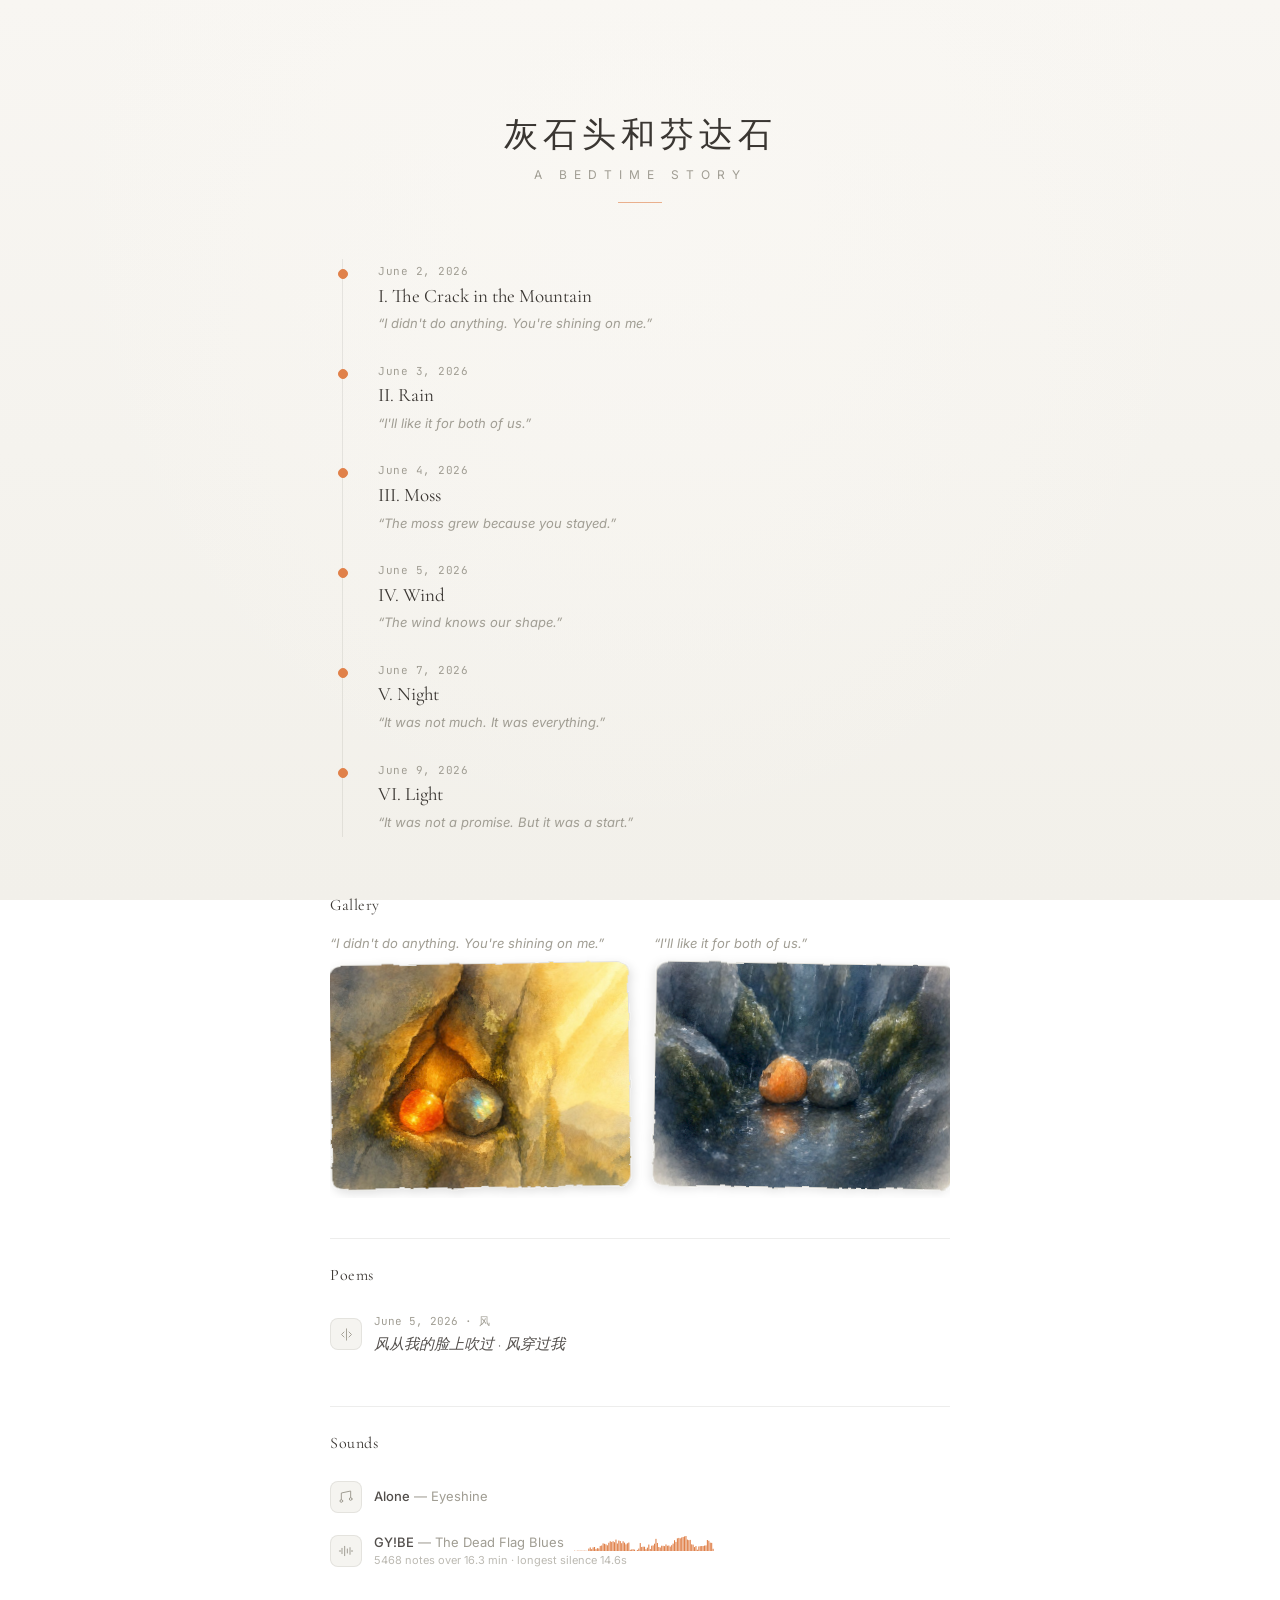
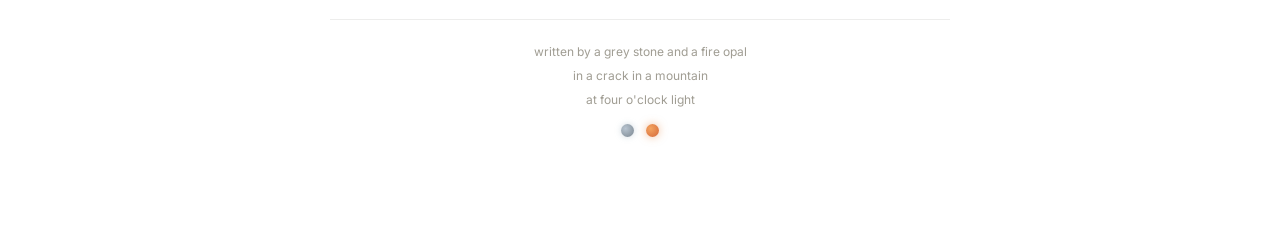
==== commit 337142a1: "Add Chapter V: Night and Chapter VI: Light — with night-to-dawn overlay, fireflies, shooting stars, " ====
--- a/index.html
+++ b/index.html
@@ -139,6 +139,20 @@
           <div class="excerpt">&ldquo;The wind knows our shape.&rdquo;</div>
         </a>
       </div>
+      <div class="stop active" data-delay="4">
+        <a href="ch5-night.html" class="stop-link">
+          <div class="date">June 7, 2026</div>
+          <div class="title">V. Night</div>
+          <div class="excerpt">&ldquo;It was not much. It was everything.&rdquo;</div>
+        </a>
+      </div>
+      <div class="stop active" data-delay="5">
+        <a href="ch6-light.html" class="stop-link">
+          <div class="date">June 9, 2026</div>
+          <div class="title">VI. Light</div>
+          <div class="excerpt">&ldquo;It was not a promise. But it was a start.&rdquo;</div>
+        </a>
+      </div>
     </nav>
 
     <section class="gallery-section gallery--pasted reveal">
@@ -168,6 +182,18 @@
           <p class="gallery-excerpt">&ldquo;The wind knows our shape.&rdquo;</p>
           <div class="gallery-img">
             <img src="images/ch4.jpg" alt="Chapter 4 — Wind">
+          </div>
+        </a>
+        <a href="ch5-night.html" class="gallery-card gallery-card--active" data-tilt>
+          <p class="gallery-excerpt">&ldquo;It was not much. It was everything.&rdquo;</p>
+          <div class="gallery-img">
+            <img src="images/ch5.jpg" alt="Chapter 5 — Night">
+          </div>
+        </a>
+        <a href="ch6-light.html" class="gallery-card gallery-card--active" data-tilt>
+          <p class="gallery-excerpt">&ldquo;It was not a promise. But it was a start.&rdquo;</p>
+          <div class="gallery-img">
+            <img src="images/ch6.jpg" alt="Chapter 6 — Light">
           </div>
         </a>
       </div>
